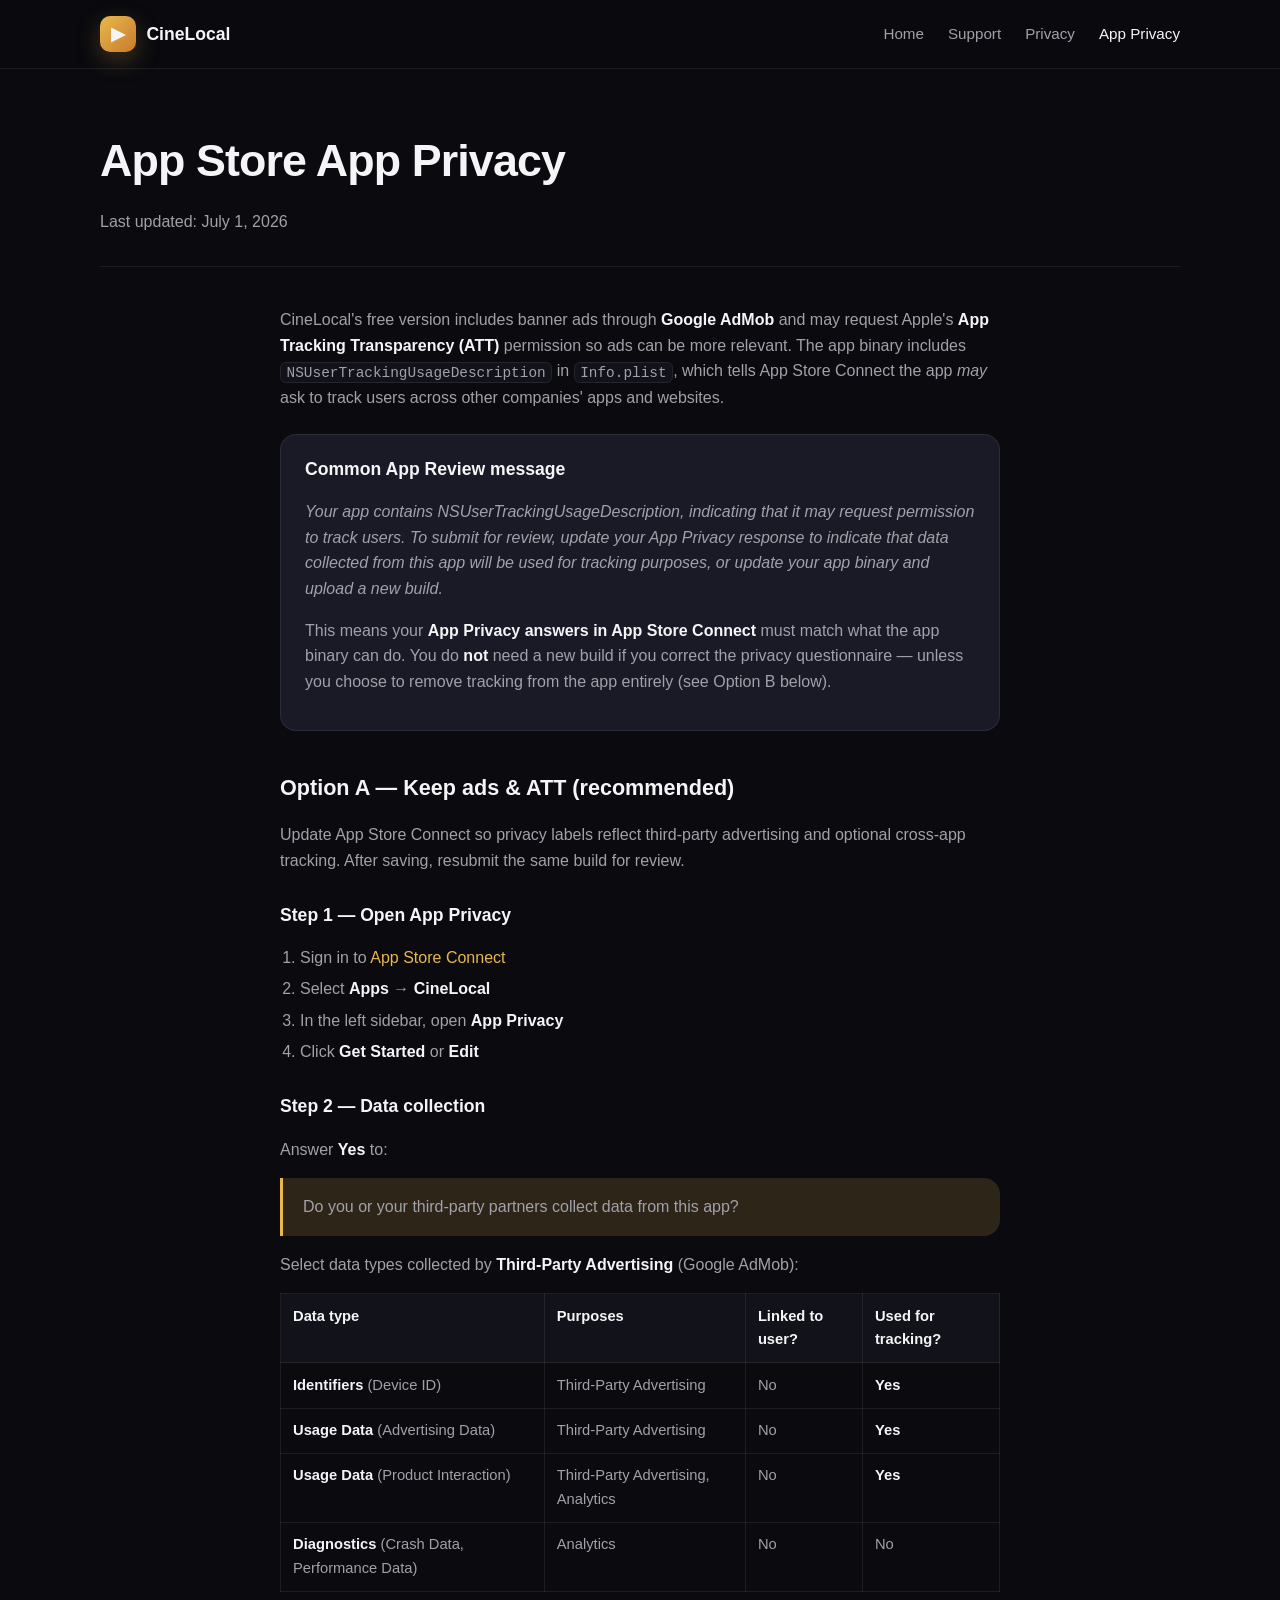
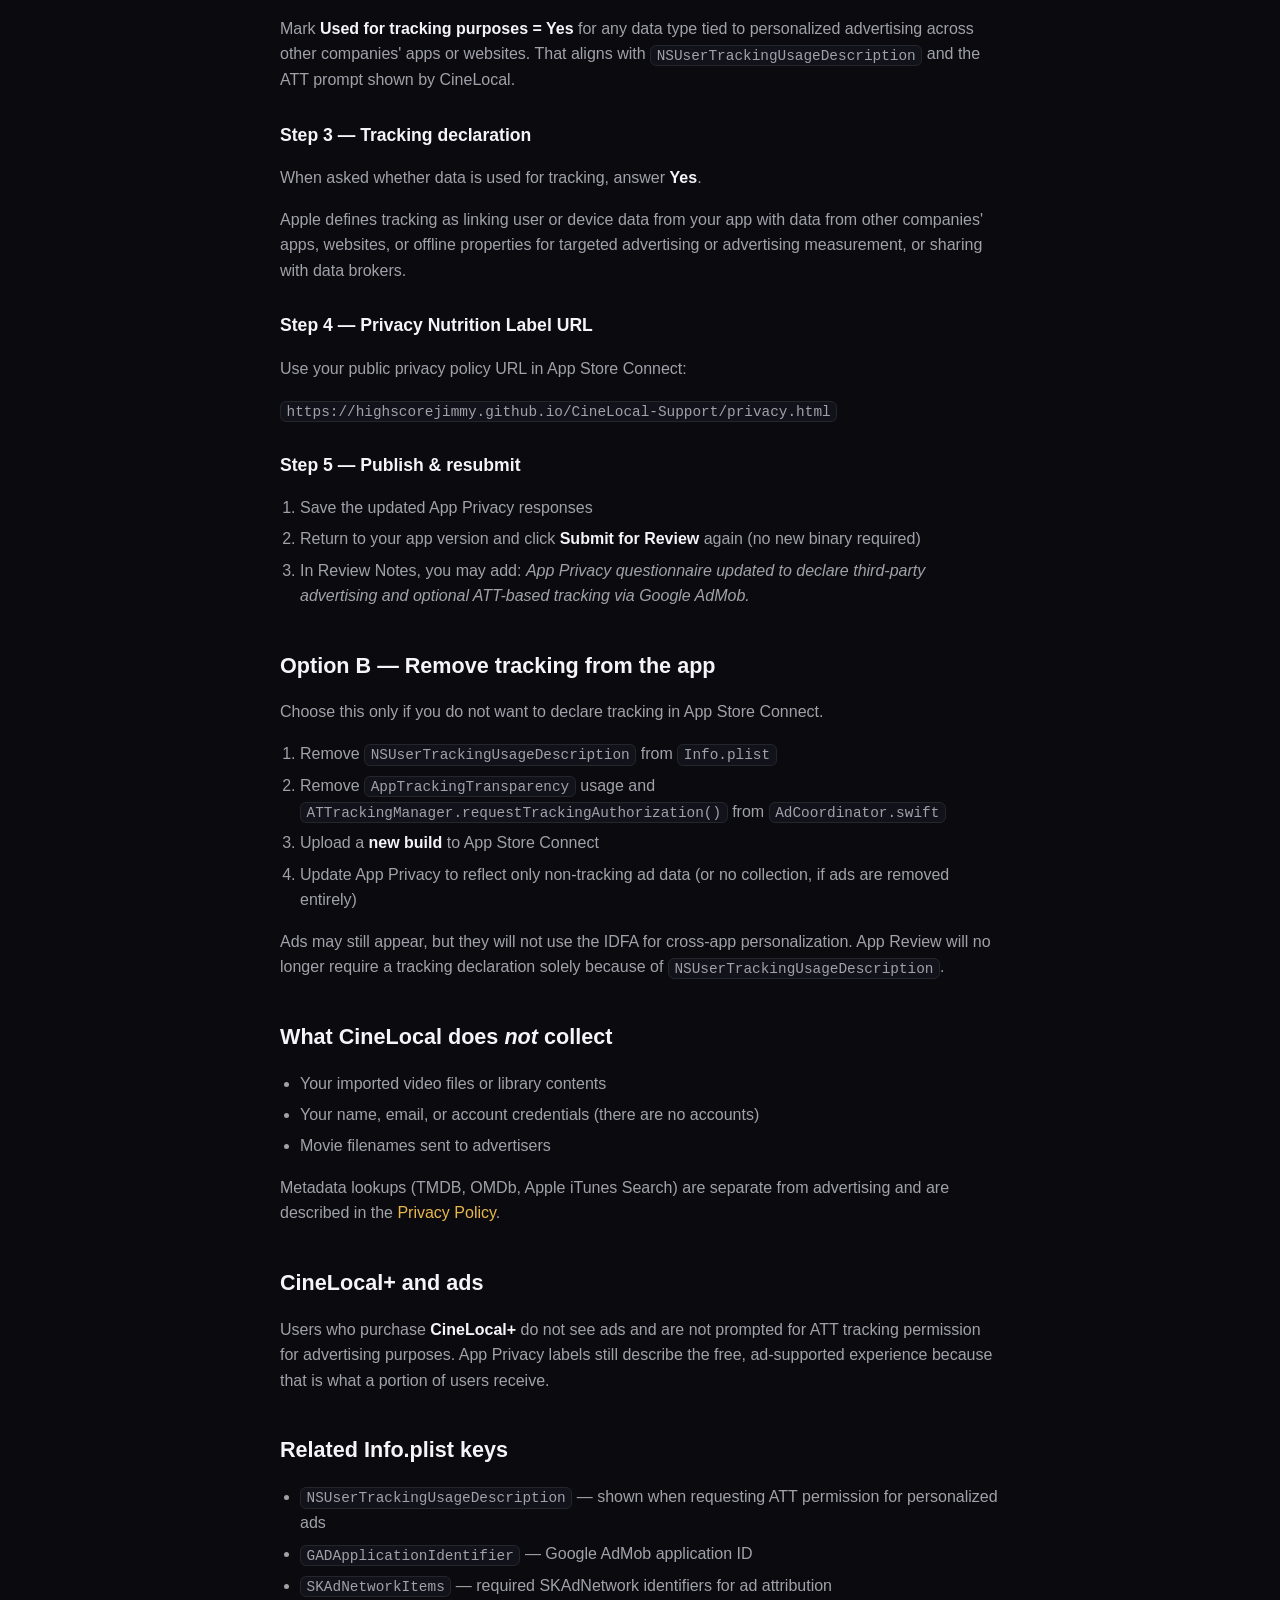
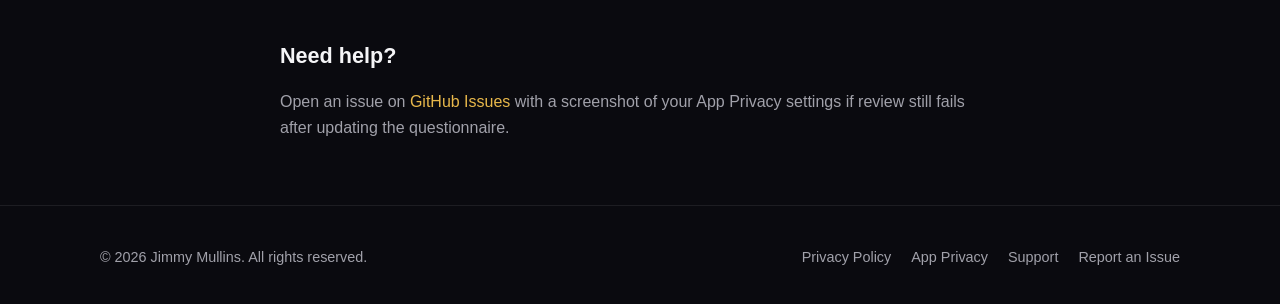
==== app-privacy.html @ 8bc9ebbf "Add App Privacy guide for ATT/AdMob App Store review compliance Documents how to resolve NSUserTrack" ====
<!DOCTYPE html>
<html lang="en">
<head>
  <meta charset="UTF-8">
  <meta name="viewport" content="width=device-width, initial-scale=1.0">
  <meta name="description" content="App Store Connect App Privacy configuration for CineLocal — tracking, ads, and review compliance.">
  <title>App Privacy — CineLocal</title>
  <link rel="stylesheet" href="styles.css">
</head>
<body>
  <header class="site-header">
    <div class="container">
      <a class="logo" href="index.html">
        <span class="logo-icon">▶</span>
        <span>CineLocal</span>
      </a>
      <nav class="nav">
        <a href="index.html">Home</a>
        <a href="support.html">Support</a>
        <a href="privacy.html">Privacy</a>
        <a href="app-privacy.html" class="active">App Privacy</a>
      </nav>
    </div>
  </header>

  <main class="container">
    <header class="page-header">
      <h1>App Store App Privacy</h1>
      <p>Last updated: July 1, 2026</p>
    </header>

    <article class="prose">
      <p>
        CineLocal's free version includes banner ads through <strong>Google AdMob</strong> and may request
        Apple's <strong>App Tracking Transparency (ATT)</strong> permission so ads can be more relevant.
        The app binary includes <code>NSUserTrackingUsageDescription</code> in <code>Info.plist</code>,
        which tells App Store Connect the app <em>may</em> ask to track users across other companies' apps and websites.
      </p>

      <div class="callout">
        <h2>Common App Review message</h2>
        <p>
          <em>Your app contains NSUserTrackingUsageDescription, indicating that it may request permission to track users.
          To submit for review, update your App Privacy response to indicate that data collected from this app will be
          used for tracking purposes, or update your app binary and upload a new build.</em>
        </p>
        <p>
          This means your <strong>App Privacy answers in App Store Connect</strong> must match what the app binary can do.
          You do <strong>not</strong> need a new build if you correct the privacy questionnaire — unless you choose to
          remove tracking from the app entirely (see Option B below).
        </p>
      </div>

      <h2>Option A — Keep ads &amp; ATT (recommended)</h2>
      <p>
        Update App Store Connect so privacy labels reflect third-party advertising and optional cross-app tracking.
        After saving, resubmit the same build for review.
      </p>

      <h3>Step 1 — Open App Privacy</h3>
      <ol>
        <li>Sign in to <a href="https://appstoreconnect.apple.com" rel="noopener">App Store Connect</a></li>
        <li>Select <strong>Apps</strong> → <strong>CineLocal</strong></li>
        <li>In the left sidebar, open <strong>App Privacy</strong></li>
        <li>Click <strong>Get Started</strong> or <strong>Edit</strong></li>
      </ol>

      <h3>Step 2 — Data collection</h3>
      <p>Answer <strong>Yes</strong> to:</p>
      <blockquote>Do you or your third-party partners collect data from this app?</blockquote>
      <p>Select data types collected by <strong>Third-Party Advertising</strong> (Google AdMob):</p>

      <table class="privacy-table">
        <thead>
          <tr>
            <th>Data type</th>
            <th>Purposes</th>
            <th>Linked to user?</th>
            <th>Used for tracking?</th>
          </tr>
        </thead>
        <tbody>
          <tr>
            <td><strong>Identifiers</strong> (Device ID)</td>
            <td>Third-Party Advertising</td>
            <td>No</td>
            <td><strong>Yes</strong></td>
          </tr>
          <tr>
            <td><strong>Usage Data</strong> (Advertising Data)</td>
            <td>Third-Party Advertising</td>
            <td>No</td>
            <td><strong>Yes</strong></td>
          </tr>
          <tr>
            <td><strong>Usage Data</strong> (Product Interaction)</td>
            <td>Third-Party Advertising, Analytics</td>
            <td>No</td>
            <td><strong>Yes</strong></td>
          </tr>
          <tr>
            <td><strong>Diagnostics</strong> (Crash Data, Performance Data)</td>
            <td>Analytics</td>
            <td>No</td>
            <td>No</td>
          </tr>
        </tbody>
      </table>

      <p>
        Mark <strong>Used for tracking purposes = Yes</strong> for any data type tied to personalized advertising
        across other companies' apps or websites. That aligns with
        <code>NSUserTrackingUsageDescription</code> and the ATT prompt shown by CineLocal.
      </p>

      <h3>Step 3 — Tracking declaration</h3>
      <p>When asked whether data is used for tracking, answer <strong>Yes</strong>.</p>
      <p>Apple defines tracking as linking user or device data from your app with data from other companies' apps, websites, or offline properties for targeted advertising or advertising measurement, or sharing with data brokers.</p>

      <h3>Step 4 — Privacy Nutrition Label URL</h3>
      <p>Use your public privacy policy URL in App Store Connect:</p>
      <p><code>https://highscorejimmy.github.io/CineLocal-Support/privacy.html</code></p>

      <h3>Step 5 — Publish &amp; resubmit</h3>
      <ol>
        <li>Save the updated App Privacy responses</li>
        <li>Return to your app version and click <strong>Submit for Review</strong> again (no new binary required)</li>
        <li>In Review Notes, you may add: <em>App Privacy questionnaire updated to declare third-party advertising and optional ATT-based tracking via Google AdMob.</em></li>
      </ol>

      <h2>Option B — Remove tracking from the app</h2>
      <p>Choose this only if you do not want to declare tracking in App Store Connect.</p>
      <ol>
        <li>Remove <code>NSUserTrackingUsageDescription</code> from <code>Info.plist</code></li>
        <li>Remove <code>AppTrackingTransparency</code> usage and <code>ATTrackingManager.requestTrackingAuthorization()</code> from <code>AdCoordinator.swift</code></li>
        <li>Upload a <strong>new build</strong> to App Store Connect</li>
        <li>Update App Privacy to reflect only non-tracking ad data (or no collection, if ads are removed entirely)</li>
      </ol>
      <p>
        Ads may still appear, but they will not use the IDFA for cross-app personalization. App Review will no longer
        require a tracking declaration solely because of <code>NSUserTrackingUsageDescription</code>.
      </p>

      <h2>What CineLocal does <em>not</em> collect</h2>
      <ul>
        <li>Your imported video files or library contents</li>
        <li>Your name, email, or account credentials (there are no accounts)</li>
        <li>Movie filenames sent to advertisers</li>
      </ul>
      <p>
        Metadata lookups (TMDB, OMDb, Apple iTunes Search) are separate from advertising and are described in the
        <a href="privacy.html">Privacy Policy</a>.
      </p>

      <h2>CineLocal+ and ads</h2>
      <p>
        Users who purchase <strong>CineLocal+</strong> do not see ads and are not prompted for ATT tracking permission
        for advertising purposes. App Privacy labels still describe the free, ad-supported experience because that is
        what a portion of users receive.
      </p>

      <h2>Related Info.plist keys</h2>
      <ul>
        <li><code>NSUserTrackingUsageDescription</code> — shown when requesting ATT permission for personalized ads</li>
        <li><code>GADApplicationIdentifier</code> — Google AdMob application ID</li>
        <li><code>SKAdNetworkItems</code> — required SKAdNetwork identifiers for ad attribution</li>
      </ul>

      <h2>Need help?</h2>
      <p>
        Open an issue on
        <a href="https://github.com/highscorejimmy/CineLocal-Support/issues" rel="noopener">GitHub Issues</a>
        with a screenshot of your App Privacy settings if review still fails after updating the questionnaire.
      </p>
    </article>
  </main>

  <footer class="site-footer">
    <div class="container">
      <span>© 2026 Jimmy Mullins. All rights reserved.</span>
      <div class="footer-links">
        <a href="privacy.html">Privacy Policy</a>
        <a href="app-privacy.html">App Privacy</a>
        <a href="support.html">Support</a>
        <a href="https://github.com/highscorejimmy/CineLocal-Support/issues" rel="noopener">Report an Issue</a>
      </div>
    </div>
  </footer>
</body>
</html>
---- styles.css ----
:root {
  --bg: #0a0a0f;
  --bg-elevated: #12121a;
  --bg-card: #1a1a26;
  --text: #f5f5f7;
  --text-muted: #a1a1aa;
  --accent: #e8b84b;
  --accent-soft: rgba(232, 184, 75, 0.15);
  --border: rgba(255, 255, 255, 0.08);
  --gradient: linear-gradient(135deg, #e8b84b 0%, #c97b2e 100%);
  --shadow: 0 24px 80px rgba(0, 0, 0, 0.55);
  --radius: 16px;
  --max-width: 1080px;
  --font: -apple-system, BlinkMacSystemFont, "Segoe UI", Roboto, Helvetica, Arial, sans-serif;
}

*,
*::before,
*::after {
  box-sizing: border-box;
}

html {
  scroll-behavior: smooth;
}

body {
  margin: 0;
  font-family: var(--font);
  background: var(--bg);
  color: var(--text);
  line-height: 1.6;
  -webkit-font-smoothing: antialiased;
}

a {
  color: var(--accent);
  text-decoration: none;
}

a:hover {
  text-decoration: underline;
}

img {
  max-width: 100%;
  display: block;
}

.container {
  width: min(100% - 2rem, var(--max-width));
  margin-inline: auto;
}

.site-header {
  position: sticky;
  top: 0;
  z-index: 100;
  backdrop-filter: blur(16px);
  background: rgba(10, 10, 15, 0.85);
  border-bottom: 1px solid var(--border);
}

.site-header .container {
  display: flex;
  align-items: center;
  justify-content: space-between;
  padding: 1rem 0;
  gap: 1rem;
}

.logo {
  display: flex;
  align-items: center;
  gap: 0.65rem;
  font-weight: 700;
  font-size: 1.1rem;
  color: var(--text);
  text-decoration: none;
}

.logo:hover {
  text-decoration: none;
}

.logo-icon {
  width: 36px;
  height: 36px;
  border-radius: 10px;
  background: var(--gradient);
  display: grid;
  place-items: center;
  font-size: 1.1rem;
  box-shadow: 0 8px 24px rgba(232, 184, 75, 0.25);
}

.nav {
  display: flex;
  align-items: center;
  gap: 1.5rem;
  flex-wrap: wrap;
}

.nav a {
  color: var(--text-muted);
  font-size: 0.95rem;
  text-decoration: none;
}

.nav a:hover,
.nav a.active {
  color: var(--text);
}

.hero {
  padding: 5rem 0 4rem;
  text-align: center;
  position: relative;
  overflow: hidden;
}

.hero::before {
  content: "";
  position: absolute;
  inset: -40% -20% auto;
  height: 70%;
  background: radial-gradient(ellipse at center, rgba(232, 184, 75, 0.12) 0%, transparent 70%);
  pointer-events: none;
}

.hero-badge {
  display: inline-block;
  padding: 0.35rem 0.85rem;
  border-radius: 999px;
  background: var(--accent-soft);
  color: var(--accent);
  font-size: 0.85rem;
  font-weight: 600;
  margin-bottom: 1.25rem;
}

.hero h1 {
  font-size: clamp(2.4rem, 6vw, 4rem);
  line-height: 1.1;
  margin: 0 0 1rem;
  letter-spacing: -0.03em;
}

.hero p {
  font-size: clamp(1.05rem, 2.5vw, 1.25rem);
  color: var(--text-muted);
  max-width: 640px;
  margin: 0 auto 2rem;
}

.hero-actions {
  display: flex;
  gap: 1rem;
  justify-content: center;
  flex-wrap: wrap;
}

.btn {
  display: inline-flex;
  align-items: center;
  gap: 0.5rem;
  padding: 0.85rem 1.4rem;
  border-radius: 12px;
  font-weight: 600;
  font-size: 0.95rem;
  text-decoration: none;
  transition: transform 0.15s ease, box-shadow 0.15s ease;
}

.btn:hover {
  text-decoration: none;
  transform: translateY(-1px);
}

.btn-primary {
  background: var(--gradient);
  color: #1a1208;
  box-shadow: 0 12px 32px rgba(232, 184, 75, 0.3);
}

.btn-secondary {
  background: var(--bg-card);
  color: var(--text);
  border: 1px solid var(--border);
}

.section {
  padding: 4rem 0;
}

.section-title {
  text-align: center;
  margin-bottom: 2.5rem;
}

.section-title h2 {
  font-size: clamp(1.8rem, 4vw, 2.4rem);
  margin: 0 0 0.75rem;
  letter-spacing: -0.02em;
}

.section-title p {
  color: var(--text-muted);
  margin: 0;
  max-width: 560px;
  margin-inline: auto;
}

.features {
  display: grid;
  grid-template-columns: repeat(auto-fit, minmax(260px, 1fr));
  gap: 1.25rem;
}

.feature-card {
  background: var(--bg-card);
  border: 1px solid var(--border);
  border-radius: var(--radius);
  padding: 1.5rem;
  box-shadow: var(--shadow);
}

.feature-icon {
  width: 44px;
  height: 44px;
  border-radius: 12px;
  background: var(--accent-soft);
  display: grid;
  place-items: center;
  font-size: 1.25rem;
  margin-bottom: 1rem;
}

.feature-card h3 {
  margin: 0 0 0.5rem;
  font-size: 1.1rem;
}

.feature-card p {
  margin: 0;
  color: var(--text-muted);
  font-size: 0.95rem;
}

.steps {
  display: grid;
  gap: 1rem;
  max-width: 720px;
  margin-inline: auto;
}

.step {
  display: flex;
  gap: 1rem;
  align-items: flex-start;
  background: var(--bg-elevated);
  border: 1px solid var(--border);
  border-radius: var(--radius);
  padding: 1.25rem 1.5rem;
}

.step-num {
  flex-shrink: 0;
  width: 32px;
  height: 32px;
  border-radius: 50%;
  background: var(--gradient);
  color: #1a1208;
  font-weight: 700;
  display: grid;
  place-items: center;
  font-size: 0.9rem;
}

.step h3 {
  margin: 0 0 0.35rem;
  font-size: 1rem;
}

.step p {
  margin: 0;
  color: var(--text-muted);
  font-size: 0.95rem;
}

.cta-band {
  margin: 2rem 0 4rem;
  padding: 3rem 2rem;
  border-radius: calc(var(--radius) + 4px);
  background: linear-gradient(135deg, rgba(232, 184, 75, 0.12) 0%, rgba(26, 26, 38, 0.9) 60%);
  border: 1px solid rgba(232, 184, 75, 0.2);
  text-align: center;
}

.cta-band h2 {
  margin: 0 0 0.75rem;
  font-size: 1.8rem;
}

.cta-band p {
  margin: 0 0 1.5rem;
  color: var(--text-muted);
}

.page-header {
  padding: 3.5rem 0 2rem;
  border-bottom: 1px solid var(--border);
  margin-bottom: 2.5rem;
}

.page-header h1 {
  margin: 0 0 0.75rem;
  font-size: clamp(2rem, 4vw, 2.8rem);
  letter-spacing: -0.02em;
}

.page-header p {
  margin: 0;
  color: var(--text-muted);
  max-width: 640px;
}

.prose {
  max-width: 720px;
  margin-inline: auto;
}

.prose h2 {
  margin: 2.5rem 0 0.75rem;
  font-size: 1.35rem;
}

.prose h3 {
  margin: 1.75rem 0 0.5rem;
  font-size: 1.1rem;
}

.prose p,
.prose li {
  color: var(--text-muted);
}

.prose ul,
.prose ol {
  padding-left: 1.25rem;
}

.prose li + li {
  margin-top: 0.35rem;
}

.prose strong {
  color: var(--text);
}

.prose code {
  font-family: ui-monospace, SFMono-Regular, Menlo, Monaco, Consolas, monospace;
  font-size: 0.9em;
  background: var(--bg-elevated);
  border: 1px solid var(--border);
  border-radius: 6px;
  padding: 0.1rem 0.35rem;
}

.prose blockquote {
  margin: 1rem 0;
  padding: 1rem 1.25rem;
  border-left: 3px solid var(--accent);
  background: var(--accent-soft);
  border-radius: 0 var(--radius) var(--radius) 0;
  color: var(--text-muted);
}

.callout {
  margin: 1.5rem 0 2rem;
  padding: 1.25rem 1.5rem;
  border-radius: var(--radius);
  background: var(--bg-card);
  border: 1px solid var(--border);
}

.callout h2 {
  margin-top: 0;
  font-size: 1.1rem;
}

.privacy-table {
  width: 100%;
  border-collapse: collapse;
  margin: 1rem 0 1.5rem;
  font-size: 0.92rem;
}

.privacy-table th,
.privacy-table td {
  border: 1px solid var(--border);
  padding: 0.65rem 0.75rem;
  text-align: left;
  vertical-align: top;
}

.privacy-table th {
  background: var(--bg-elevated);
  color: var(--text);
}

.privacy-table td {
  color: var(--text-muted);
}

.faq-list {
  display: grid;
  gap: 1rem;
  max-width: 720px;
  margin-inline: auto;
}

.faq-item {
  background: var(--bg-card);
  border: 1px solid var(--border);
  border-radius: var(--radius);
  padding: 1.25rem 1.5rem;
}

.faq-item h3 {
  margin: 0 0 0.5rem;
  font-size: 1.05rem;
}

.faq-item p {
  margin: 0;
  color: var(--text-muted);
  font-size: 0.95rem;
}

.contact-card {
  margin-top: 2.5rem;
  padding: 1.5rem;
  border-radius: var(--radius);
  background: var(--bg-elevated);
  border: 1px solid var(--border);
  text-align: center;
}

.contact-card p {
  margin: 0;
  color: var(--text-muted);
}

.site-footer {
  margin-top: 4rem;
  padding: 2.5rem 0;
  border-top: 1px solid var(--border);
  color: var(--text-muted);
  font-size: 0.9rem;
}

.site-footer .container {
  display: flex;
  flex-wrap: wrap;
  gap: 1rem;
  justify-content: space-between;
  align-items: center;
}

.footer-links {
  display: flex;
  gap: 1.25rem;
  flex-wrap: wrap;
}

.footer-links a {
  color: var(--text-muted);
}

.footer-links a:hover {
  color: var(--text);
}

@media (max-width: 640px) {
  .site-header .container {
    flex-direction: column;
    align-items: flex-start;
  }

  .nav {
    gap: 1rem;
  }

  .hero {
    padding-top: 3rem;
  }
}
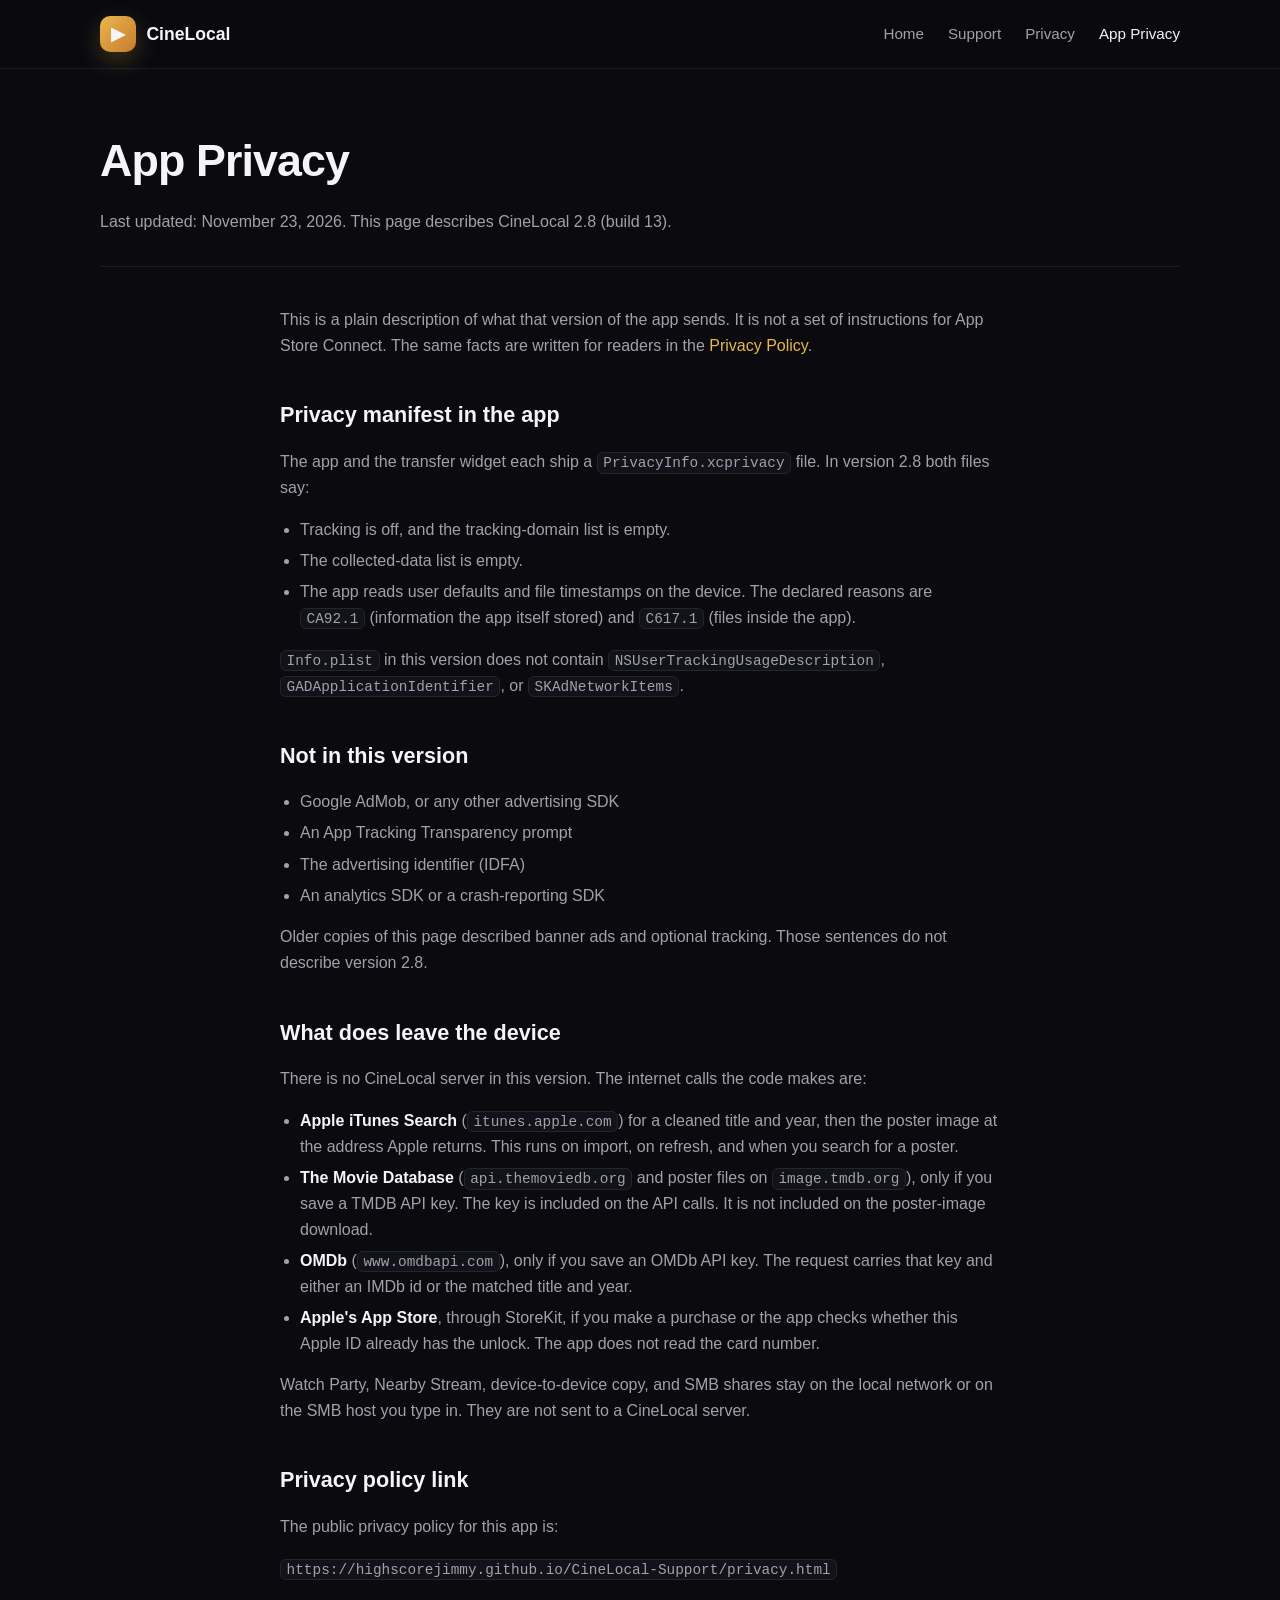
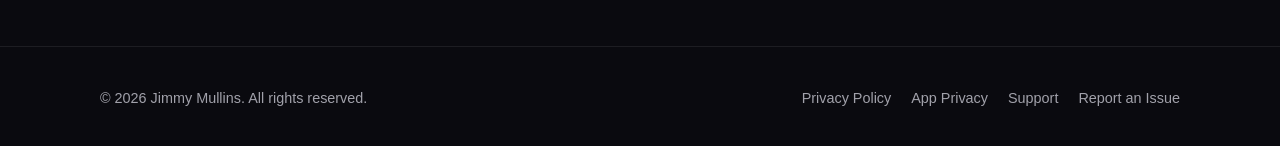
==== commit 3ad48b69: "Align the support site with CineLocal 2.8. Describe the movie lookups, local-network features, and p" ====
--- a/app-privacy.html
+++ b/app-privacy.html
@@ -3,7 +3,7 @@
 <head>
   <meta charset="UTF-8">
   <meta name="viewport" content="width=device-width, initial-scale=1.0">
-  <meta name="description" content="App Store Connect App Privacy configuration for CineLocal — tracking, ads, and review compliance.">
+  <meta name="description" content="What CineLocal 2.8 sends off the device, and what its privacy manifest says.">
   <title>App Privacy — CineLocal</title>
   <link rel="stylesheet" href="styles.css">
 </head>
@@ -25,153 +25,55 @@
 
   <main class="container">
     <header class="page-header">
-      <h1>App Store App Privacy</h1>
-      <p>Last updated: July 1, 2026</p>
+      <h1>App Privacy</h1>
+      <p>Last updated: November 23, 2026. This page describes CineLocal 2.8 (build 13).</p>
     </header>
 
     <article class="prose">
       <p>
-        CineLocal's free version includes banner ads through <strong>Google AdMob</strong> and may request
-        Apple's <strong>App Tracking Transparency (ATT)</strong> permission so ads can be more relevant.
-        The app binary includes <code>NSUserTrackingUsageDescription</code> in <code>Info.plist</code>,
-        which tells App Store Connect the app <em>may</em> ask to track users across other companies' apps and websites.
+        This is a plain description of what that version of the app sends. It is not a set of instructions for App Store Connect.
+        The same facts are written for readers in the <a href="privacy.html">Privacy Policy</a>.
       </p>
 
-      <div class="callout">
-        <h2>Common App Review message</h2>
-        <p>
-          <em>Your app contains NSUserTrackingUsageDescription, indicating that it may request permission to track users.
-          To submit for review, update your App Privacy response to indicate that data collected from this app will be
-          used for tracking purposes, or update your app binary and upload a new build.</em>
-        </p>
-        <p>
-          This means your <strong>App Privacy answers in App Store Connect</strong> must match what the app binary can do.
-          You do <strong>not</strong> need a new build if you correct the privacy questionnaire — unless you choose to
-          remove tracking from the app entirely (see Option B below).
-        </p>
-      </div>
-
-      <h2>Option A — Keep ads &amp; ATT (recommended)</h2>
+      <h2>Privacy manifest in the app</h2>
       <p>
-        Update App Store Connect so privacy labels reflect third-party advertising and optional cross-app tracking.
-        After saving, resubmit the same build for review.
+        The app and the transfer widget each ship a <code>PrivacyInfo.xcprivacy</code> file. In version 2.8 both files say:
+      </p>
+      <ul>
+        <li>Tracking is off, and the tracking-domain list is empty.</li>
+        <li>The collected-data list is empty.</li>
+        <li>The app reads user defaults and file timestamps on the device. The declared reasons are <code>CA92.1</code> (information the app itself stored) and <code>C617.1</code> (files inside the app).</li>
+      </ul>
+      <p>
+        <code>Info.plist</code> in this version does not contain <code>NSUserTrackingUsageDescription</code>, <code>GADApplicationIdentifier</code>, or <code>SKAdNetworkItems</code>.
       </p>
 
-      <h3>Step 1 — Open App Privacy</h3>
-      <ol>
-        <li>Sign in to <a href="https://appstoreconnect.apple.com" rel="noopener">App Store Connect</a></li>
-        <li>Select <strong>Apps</strong> → <strong>CineLocal</strong></li>
-        <li>In the left sidebar, open <strong>App Privacy</strong></li>
-        <li>Click <strong>Get Started</strong> or <strong>Edit</strong></li>
-      </ol>
-
-      <h3>Step 2 — Data collection</h3>
-      <p>Answer <strong>Yes</strong> to:</p>
-      <blockquote>Do you or your third-party partners collect data from this app?</blockquote>
-      <p>Select data types collected by <strong>Third-Party Advertising</strong> (Google AdMob):</p>
-
-      <table class="privacy-table">
-        <thead>
-          <tr>
-            <th>Data type</th>
-            <th>Purposes</th>
-            <th>Linked to user?</th>
-            <th>Used for tracking?</th>
-          </tr>
-        </thead>
-        <tbody>
-          <tr>
-            <td><strong>Identifiers</strong> (Device ID)</td>
-            <td>Third-Party Advertising</td>
-            <td>No</td>
-            <td><strong>Yes</strong></td>
-          </tr>
-          <tr>
-            <td><strong>Usage Data</strong> (Advertising Data)</td>
-            <td>Third-Party Advertising</td>
-            <td>No</td>
-            <td><strong>Yes</strong></td>
-          </tr>
-          <tr>
-            <td><strong>Usage Data</strong> (Product Interaction)</td>
-            <td>Third-Party Advertising, Analytics</td>
-            <td>No</td>
-            <td><strong>Yes</strong></td>
-          </tr>
-          <tr>
-            <td><strong>Diagnostics</strong> (Crash Data, Performance Data)</td>
-            <td>Analytics</td>
-            <td>No</td>
-            <td>No</td>
-          </tr>
-        </tbody>
-      </table>
-
+      <h2>Not in this version</h2>
+      <ul>
+        <li>Google AdMob, or any other advertising SDK</li>
+        <li>An App Tracking Transparency prompt</li>
+        <li>The advertising identifier (IDFA)</li>
+        <li>An analytics SDK or a crash-reporting SDK</li>
+      </ul>
       <p>
-        Mark <strong>Used for tracking purposes = Yes</strong> for any data type tied to personalized advertising
-        across other companies' apps or websites. That aligns with
-        <code>NSUserTrackingUsageDescription</code> and the ATT prompt shown by CineLocal.
+        Older copies of this page described banner ads and optional tracking. Those sentences do not describe version 2.8.
       </p>
 
-      <h3>Step 3 — Tracking declaration</h3>
-      <p>When asked whether data is used for tracking, answer <strong>Yes</strong>.</p>
-      <p>Apple defines tracking as linking user or device data from your app with data from other companies' apps, websites, or offline properties for targeted advertising or advertising measurement, or sharing with data brokers.</p>
-
-      <h3>Step 4 — Privacy Nutrition Label URL</h3>
-      <p>Use your public privacy policy URL in App Store Connect:</p>
-      <p><code>https://highscorejimmy.github.io/CineLocal-Support/privacy.html</code></p>
-
-      <h3>Step 5 — Publish &amp; resubmit</h3>
-      <ol>
-        <li>Save the updated App Privacy responses</li>
-        <li>Return to your app version and click <strong>Submit for Review</strong> again (no new binary required)</li>
-        <li>In Review Notes, you may add: <em>App Privacy questionnaire updated to declare third-party advertising and optional ATT-based tracking via Google AdMob.</em></li>
-      </ol>
-
-      <h2>Option B — Remove tracking from the app</h2>
-      <p>Choose this only if you do not want to declare tracking in App Store Connect.</p>
-      <ol>
-        <li>Remove <code>NSUserTrackingUsageDescription</code> from <code>Info.plist</code></li>
-        <li>Remove <code>AppTrackingTransparency</code> usage and <code>ATTrackingManager.requestTrackingAuthorization()</code> from <code>AdCoordinator.swift</code></li>
-        <li>Upload a <strong>new build</strong> to App Store Connect</li>
-        <li>Update App Privacy to reflect only non-tracking ad data (or no collection, if ads are removed entirely)</li>
-      </ol>
+      <h2>What does leave the device</h2>
+      <p>There is no CineLocal server in this version. The internet calls the code makes are:</p>
+      <ul>
+        <li><strong>Apple iTunes Search</strong> (<code>itunes.apple.com</code>) for a cleaned title and year, then the poster image at the address Apple returns. This runs on import, on refresh, and when you search for a poster.</li>
+        <li><strong>The Movie Database</strong> (<code>api.themoviedb.org</code> and poster files on <code>image.tmdb.org</code>), only if you save a TMDB API key. The key is included on the API calls. It is not included on the poster-image download.</li>
+        <li><strong>OMDb</strong> (<code>www.omdbapi.com</code>), only if you save an OMDb API key. The request carries that key and either an IMDb id or the matched title and year.</li>
+        <li><strong>Apple's App Store</strong>, through StoreKit, if you make a purchase or the app checks whether this Apple ID already has the unlock. The app does not read the card number.</li>
+      </ul>
       <p>
-        Ads may still appear, but they will not use the IDFA for cross-app personalization. App Review will no longer
-        require a tracking declaration solely because of <code>NSUserTrackingUsageDescription</code>.
+        Watch Party, Nearby Stream, device-to-device copy, and SMB shares stay on the local network or on the SMB host you type in. They are not sent to a CineLocal server.
       </p>
 
-      <h2>What CineLocal does <em>not</em> collect</h2>
-      <ul>
-        <li>Your imported video files or library contents</li>
-        <li>Your name, email, or account credentials (there are no accounts)</li>
-        <li>Movie filenames sent to advertisers</li>
-      </ul>
-      <p>
-        Metadata lookups (TMDB, OMDb, Apple iTunes Search) are separate from advertising and are described in the
-        <a href="privacy.html">Privacy Policy</a>.
-      </p>
-
-      <h2>CineLocal+ and ads</h2>
-      <p>
-        Users who purchase <strong>CineLocal+</strong> do not see ads and are not prompted for ATT tracking permission
-        for advertising purposes. App Privacy labels still describe the free, ad-supported experience because that is
-        what a portion of users receive.
-      </p>
-
-      <h2>Related Info.plist keys</h2>
-      <ul>
-        <li><code>NSUserTrackingUsageDescription</code> — shown when requesting ATT permission for personalized ads</li>
-        <li><code>GADApplicationIdentifier</code> — Google AdMob application ID</li>
-        <li><code>SKAdNetworkItems</code> — required SKAdNetwork identifiers for ad attribution</li>
-      </ul>
-
-      <h2>Need help?</h2>
-      <p>
-        Open an issue on
-        <a href="https://github.com/highscorejimmy/CineLocal-Support/issues" rel="noopener">GitHub Issues</a>
-        with a screenshot of your App Privacy settings if review still fails after updating the questionnaire.
-      </p>
+      <h2>Privacy policy link</h2>
+      <p>The public privacy policy for this app is:</p>
+      <p><code>https://highscorejimmy.github.io/CineLocal-Support/privacy.html</code></p>
     </article>
   </main>
 
@@ -187,4 +89,4 @@
     </div>
   </footer>
 </body>
-</html>+</html>
